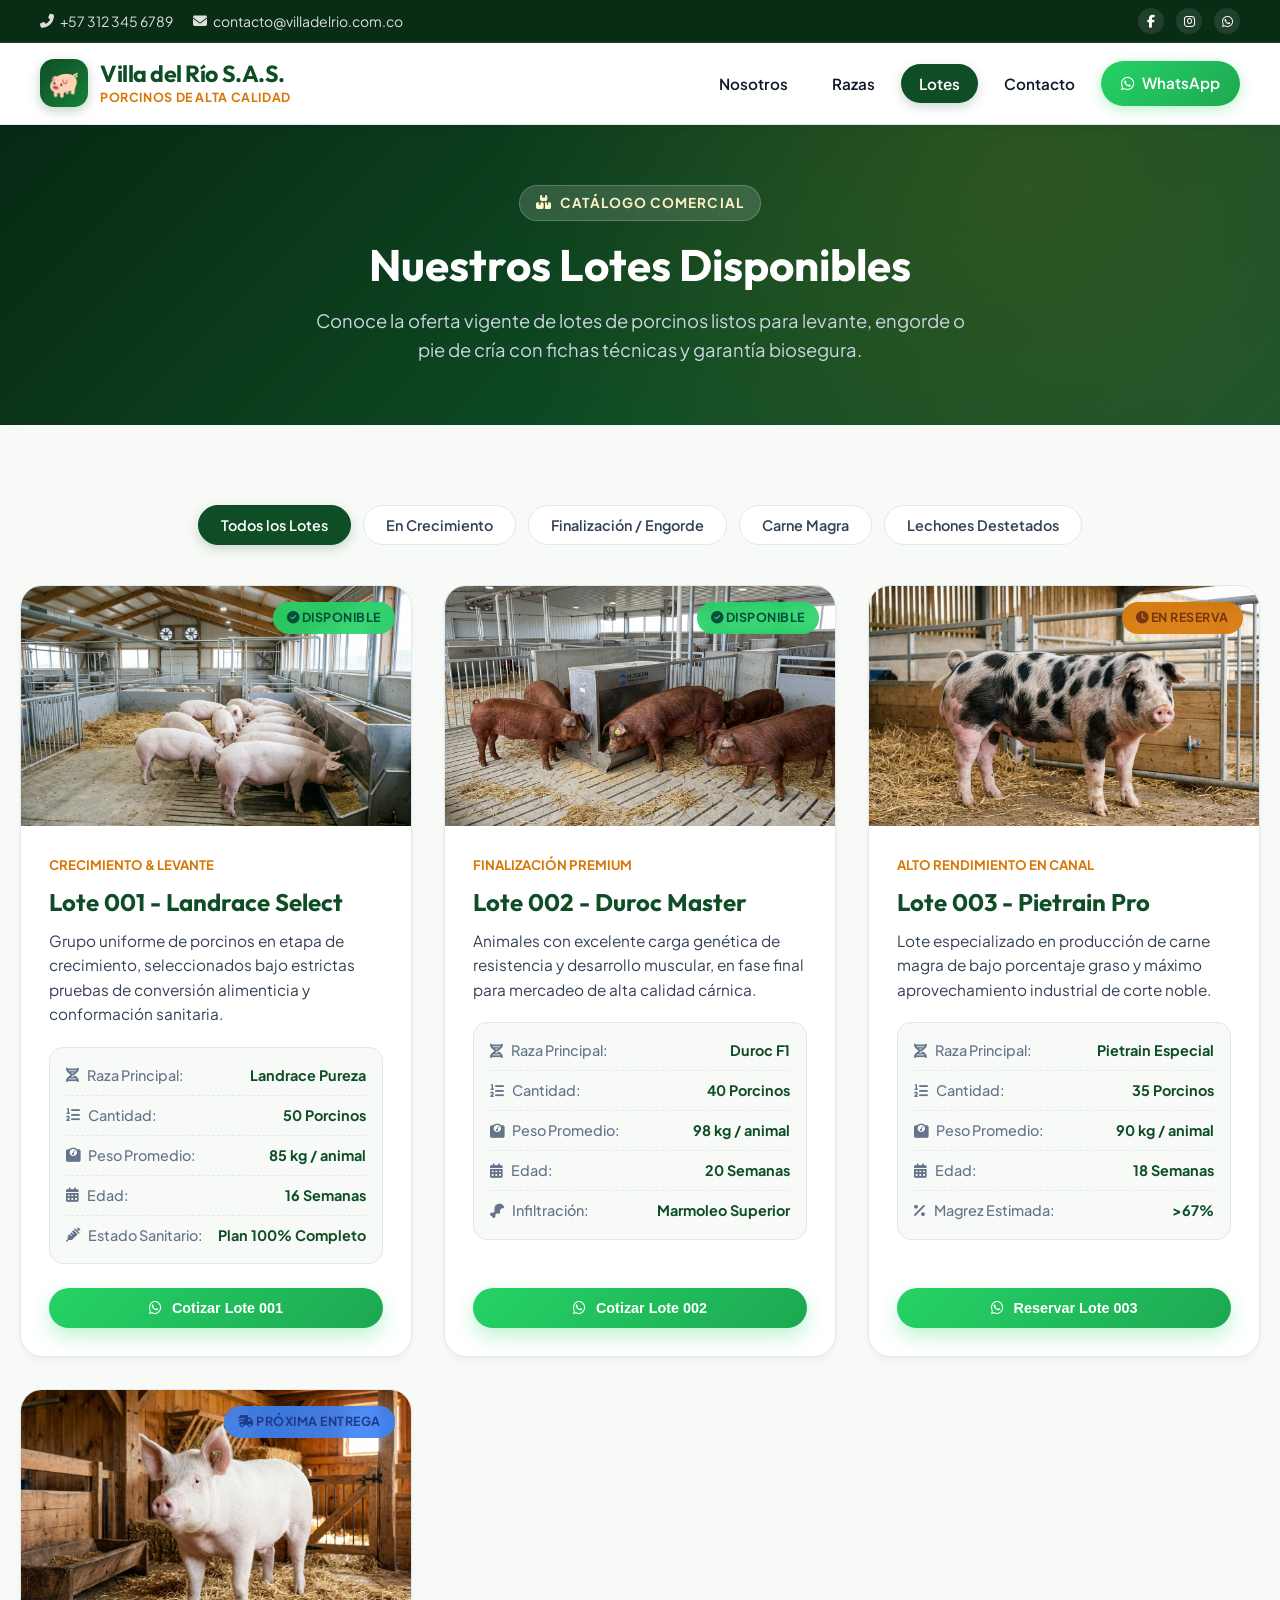
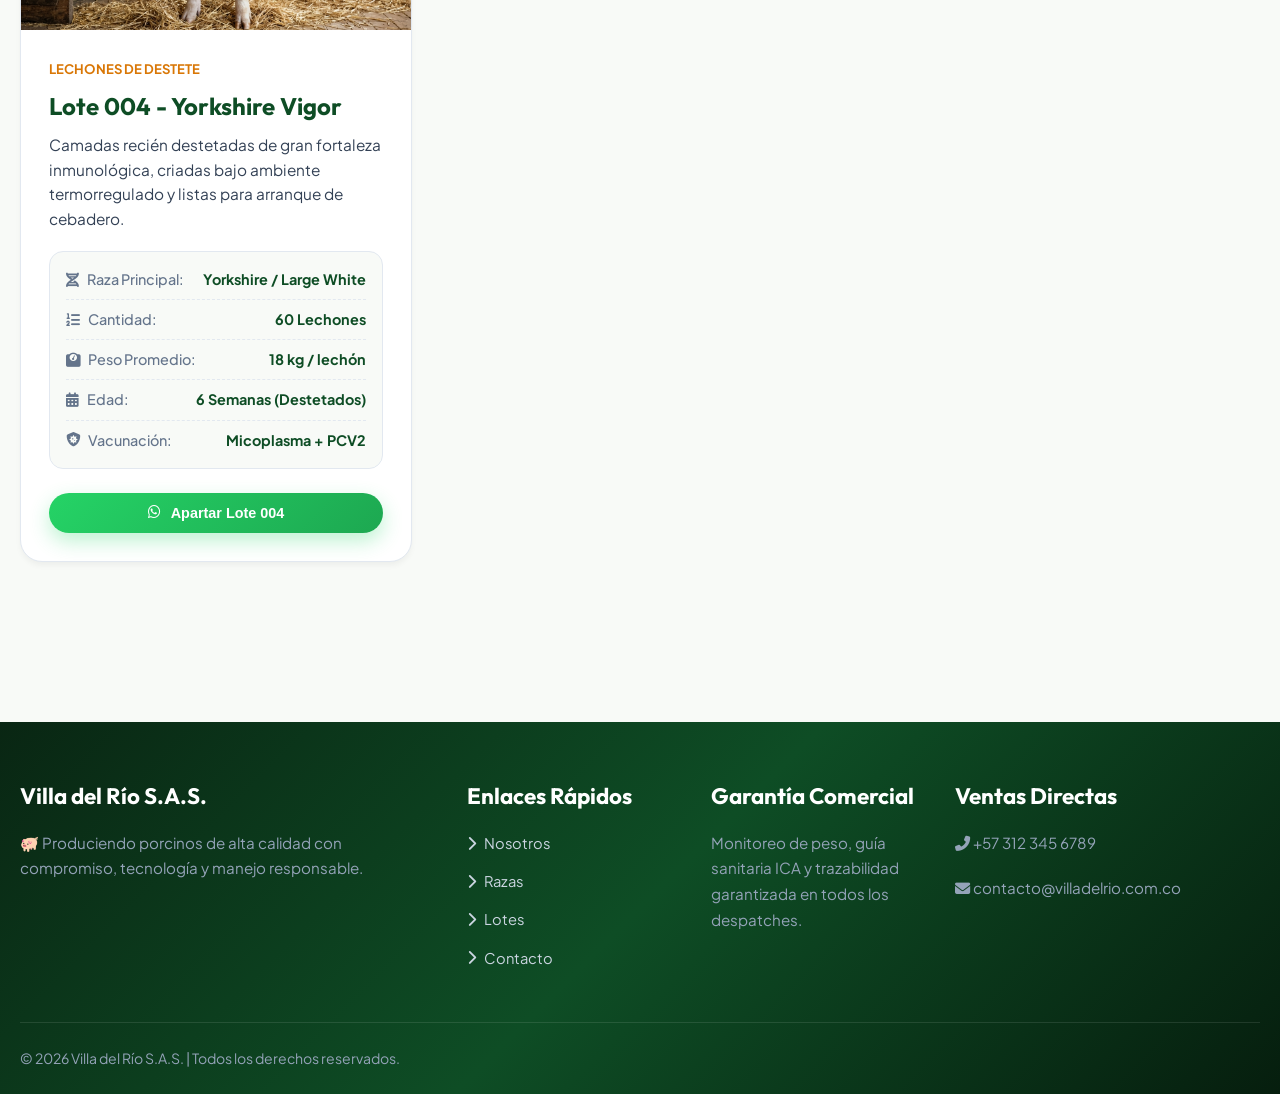
==== lotes.html @ c855280d "Add files via upload primera versión de la pagina de villa del rio" ====
<!DOCTYPE html>
<html lang="es">
<head>
    <meta charset="UTF-8">
    <meta name="viewport" content="width=device-width, initial-scale=1.0">
    <meta name="description" content="Lotes disponibles de porcinos en Villa del Río S.A.S. - Animales seleccionados para levante, engorde y reproduccion con seguimiento sanitario.">
    <title>Lotes Disponibles | Villa del Río S.A.S.</title>
    
    <!-- Google Fonts & FontAwesome Icons -->
    <link rel="preconnect" href="https://fonts.googleapis.com">
    <link rel="preconnect" href="https://fonts.gstatic.com" crossorigin>
    <link href="https://fonts.googleapis.com/css2?family=Outfit:wght@400;500;600;700;800&family=Plus+Jakarta+Sans:wght@300;400;500;600;700;800&display=swap" rel="stylesheet">
    <link rel="stylesheet" href="https://cdnjs.cloudflare.com/ajax/libs/font-awesome/6.4.0/css/all.min.css">
    
    <!-- CSS Estilos -->
    <link rel="stylesheet" href="css/estilos.css">
</head>
<body>

    <!-- Barra Superior -->
    <div class="top-bar">
        <div class="top-bar-container">
            <div class="top-info">
                <span><i class="fas fa-phone-alt"></i> +57 312 345 6789</span>
                <span><i class="fas fa-envelope"></i> contacto@villadelrio.com.co</span>
            </div>
            <div class="top-social">
                <a href="https://facebook.com" target="_blank"><i class="fab fa-facebook-f"></i></a>
                <a href="https://instagram.com" target="_blank"><i class="fab fa-instagram"></i></a>
                <a href="https://wa.me/573123456789" target="_blank"><i class="fab fa-whatsapp"></i></a>
            </div>
        </div>
    </div>

    <!-- Navegación Principal -->
    <header class="site-header">
        <div class="nav-container">
            <a href="index.html" class="brand-logo">
                <div class="logo-icon">🐖</div>
                <div class="brand-text">
                    <h1>Villa del Río S.A.S.</h1>
                    <p>Porcinos de Alta Calidad</p>
                </div>
            </a>

            <button class="mobile-menu-btn" aria-label="Abrir Menú">
                <i class="fas fa-bars"></i>
            </button>

            <nav>
                <ul class="nav-links">
                    <li><a href="index.html">Nosotros</a></li>
                    <li><a href="razas.html">Razas</a></li>
                    <li><a href="lotes.html" class="active">Lotes</a></li>
                    <li><a href="contacto.html">Contacto</a></li>
                    <li><a href="https://wa.me/573123456789" class="nav-cta" target="_blank"><i class="fab fa-whatsapp"></i> WhatsApp</a></li>
                </ul>
            </nav>
        </div>
    </header>

    <!-- Banner de Encabezado -->
    <div class="page-banner">
        <div class="page-banner-content">
            <div class="badge-tag"><i class="fas fa-boxes-stacked"></i> Catálogo Comercial</div>
            <h1>Nuestros Lotes Disponibles</h1>
            <p>Conoce la oferta vigente de lotes de porcinos listos para levante, engorde o pie de cría con fichas técnicas y garantía biosegura.</p>
        </div>
    </div>

    <!-- Sección de Lotes -->
    <section class="section">
        <div class="container">

            <!-- Botones de Filtro -->
            <div class="filter-container">
                <button class="filter-btn active" data-filter="todos">Todos los Lotes</button>
                <button class="filter-btn" data-filter="crecimiento">En Crecimiento</button>
                <button class="filter-btn" data-filter="engorde">Finalización / Engorde</button>
                <button class="filter-btn" data-filter="magra">Carne Magra</button>
                <button class="filter-btn" data-filter="lechones">Lechones Destetados</button>
            </div>

            <!-- Grilla de Tarjetas Personalizadas de Lotes -->
            <div class="contenedor-lotes">

                <!-- Lote 001 -->
                <div class="card-lote" data-category="crecimiento">
                    <div class="card-image-wrapper">
                        <img src="img/lote1.jpg" alt="Lote 001 Landrace Crecimiento">
                        <span class="card-badge badge-available"><i class="fas fa-circle-check"></i> Disponible</span>
                    </div>

                    <div class="contenido-card">
                        <span class="subtitle-tag">Crecimiento & Levante</span>
                        <h3>Lote 001 - Landrace Select</h3>

                        <p>
                            Grupo uniforme de porcinos en etapa de crecimiento, seleccionados bajo estrictas pruebas de conversión alimenticia y conformación sanitaria.
                        </p>

                        <ul class="specs-list">
                            <li><strong><i class="fas fa-dna"></i> Raza Principal:</strong> <span>Landrace Pureza</span></li>
                            <li><strong><i class="fas fa-list-ol"></i> Cantidad:</strong> <span>50 Porcinos</span></li>
                            <li><strong><i class="fas fa-weight-scale"></i> Peso Promedio:</strong> <span>85 kg / animal</span></li>
                            <li><strong><i class="fas fa-calendar-days"></i> Edad:</strong> <span>16 Semanas</span></li>
                            <li><strong><i class="fas fa-syringe"></i> Estado Sanitario:</strong> <span>Plan 100% Completo</span></li>
                        </ul>

                        <div class="card-actions">
                            <button class="btn btn-whatsapp" onclick="cotizarWhatsApp('Lote 001 - Landrace Select', 'LOTE-001')">
                                <i class="fab fa-whatsapp"></i> Cotizar Lote 001
                            </button>
                        </div>
                    </div>
                </div>

                <!-- Lote 002 -->
                <div class="card-lote" data-category="engorde">
                    <div class="card-image-wrapper">
                        <img src="img/lote2.jpg" alt="Lote 002 Duroc Engorde">
                        <span class="card-badge badge-available"><i class="fas fa-circle-check"></i> Disponible</span>
                    </div>

                    <div class="contenido-card">
                        <span class="subtitle-tag">Finalización Premium</span>
                        <h3>Lote 002 - Duroc Master</h3>

                        <p>
                            Animales con excelente carga genética de resistencia y desarrollo muscular, en fase final para mercadeo de alta calidad cárnica.
                        </p>

                        <ul class="specs-list">
                            <li><strong><i class="fas fa-dna"></i> Raza Principal:</strong> <span>Duroc F1</span></li>
                            <li><strong><i class="fas fa-list-ol"></i> Cantidad:</strong> <span>40 Porcinos</span></li>
                            <li><strong><i class="fas fa-weight-scale"></i> Peso Promedio:</strong> <span>98 kg / animal</span></li>
                            <li><strong><i class="fas fa-calendar-days"></i> Edad:</strong> <span>20 Semanas</span></li>
                            <li><strong><i class="fas fa-drumstick-bite"></i> Infiltración:</strong> <span>Marmoleo Superior</span></li>
                        </ul>

                        <div class="card-actions">
                            <button class="btn btn-whatsapp" onclick="cotizarWhatsApp('Lote 002 - Duroc Master', 'LOTE-002')">
                                <i class="fab fa-whatsapp"></i> Cotizar Lote 002
                            </button>
                        </div>
                    </div>
                </div>

                <!-- Lote 003 -->
                <div class="card-lote" data-category="magra">
                    <div class="card-image-wrapper">
                        <img src="img/lote3.jpg" alt="Lote 003 Pietrain Magra">
                        <span class="card-badge badge-reserved"><i class="fas fa-clock"></i> En Reserva</span>
                    </div>

                    <div class="contenido-card">
                        <span class="subtitle-tag">Alto Rendimiento en Canal</span>
                        <h3>Lote 003 - Pietrain Pro</h3>

                        <p>
                            Lote especializado en producción de carne magra de bajo porcentaje graso y máximo aprovechamiento industrial de corte noble.
                        </p>

                        <ul class="specs-list">
                            <li><strong><i class="fas fa-dna"></i> Raza Principal:</strong> <span>Pietrain Especial</span></li>
                            <li><strong><i class="fas fa-list-ol"></i> Cantidad:</strong> <span>35 Porcinos</span></li>
                            <li><strong><i class="fas fa-weight-scale"></i> Peso Promedio:</strong> <span>90 kg / animal</span></li>
                            <li><strong><i class="fas fa-calendar-days"></i> Edad:</strong> <span>18 Semanas</span></li>
                            <li><strong><i class="fas fa-percent"></i> Magrez Estimada:</strong> <span>>67%</span></li>
                        </ul>

                        <div class="card-actions">
                            <button class="btn btn-whatsapp" onclick="cotizarWhatsApp('Lote 003 - Pietrain Pro', 'LOTE-003')">
                                <i class="fab fa-whatsapp"></i> Reservar Lote 003
                            </button>
                        </div>
                    </div>
                </div>

                <!-- Lote 004 -->
                <div class="card-lote" data-category="lechones">
                    <div class="card-image-wrapper">
                        <img src="img/lote4.jpg" alt="Lote 004 Yorkshire Lechones">
                        <span class="card-badge badge-upcoming"><i class="fas fa-truck-fast"></i> Próxima Entrega</span>
                    </div>

                    <div class="contenido-card">
                        <span class="subtitle-tag">Lechones de Destete</span>
                        <h3>Lote 004 - Yorkshire Vigor</h3>

                        <p>
                            Camadas recién destetadas de gran fortaleza inmunológica, criadas bajo ambiente termorregulado y listas para arranque de cebadero.
                        </p>

                        <ul class="specs-list">
                            <li><strong><i class="fas fa-dna"></i> Raza Principal:</strong> <span>Yorkshire / Large White</span></li>
                            <li><strong><i class="fas fa-list-ol"></i> Cantidad:</strong> <span>60 Lechones</span></li>
                            <li><strong><i class="fas fa-weight-scale"></i> Peso Promedio:</strong> <span>18 kg / lechón</span></li>
                            <li><strong><i class="fas fa-calendar-days"></i> Edad:</strong> <span>6 Semanas (Destetados)</span></li>
                            <li><strong><i class="fas fa-shield-virus"></i> Vacunación:</strong> <span>Micoplasma + PCV2</span></li>
                        </ul>

                        <div class="card-actions">
                            <button class="btn btn-whatsapp" onclick="cotizarWhatsApp('Lote 004 - Yorkshire Vigor', 'LOTE-004')">
                                <i class="fab fa-whatsapp"></i> Apartar Lote 004
                            </button>
                        </div>
                    </div>
                </div>

            </div>
        </div>
    </section>

    <!-- Footer -->
    <footer class="footer">
        <div class="footer-container">
            <div class="footer-col">
                <h3>Villa del Río S.A.S.</h3>
                <p>🐖 Produciendo porcinos de alta calidad con compromiso, tecnología y manejo responsable.</p>
            </div>

            <div class="footer-col">
                <h3>Enlaces Rápidos</h3>
                <ul class="footer-links">
                    <li><a href="index.html"><i class="fas fa-chevron-right"></i> Nosotros</a></li>
                    <li><a href="razas.html"><i class="fas fa-chevron-right"></i> Razas</a></li>
                    <li><a href="lotes.html"><i class="fas fa-chevron-right"></i> Lotes</a></li>
                    <li><a href="contacto.html"><i class="fas fa-chevron-right"></i> Contacto</a></li>
                </ul>
            </div>

            <div class="footer-col">
                <h3>Garantía Comercial</h3>
                <p>Monitoreo de peso, guía sanitaria ICA y trazabilidad garantizada en todos los despatches.</p>
            </div>

            <div class="footer-col">
                <h3>Ventas Directas</h3>
                <p><i class="fas fa-phone-alt"></i> +57 312 345 6789</p>
                <p><i class="fas fa-envelope"></i> contacto@villadelrio.com.co</p>
            </div>
        </div>

        <div class="footer-bottom">
            <p>© 2026 Villa del Río S.A.S. | Todos los derechos reservados.</p>
        </div>
    </footer>

    <!-- JS Main -->
    <script src="js/main.js"></script>
</body>
</html>
---- css/estilos.css ----
/* ==========================================================================
   Villa del Río S.A.S. - Sistema de Estilos Profesionales
   ========================================================================== */

@import url('https://fonts.googleapis.com/css2?family=Plus+Jakarta+Sans:wght@300;400;500;600;700;800&family=Outfit:wght@400;500;600;700;800&display=swap');

:root {
  --primary: #0e4d25;
  --primary-hover: #0a381b;
  --primary-light: #168039;
  --accent: #d97706;
  --accent-hover: #b45309;
  --accent-light: #fef3c7;
  --whatsapp: #25d366;
  --whatsapp-hover: #1da851;
  --bg-main: #f8faf7;
  --bg-card: #ffffff;
  --bg-alt: #edf3ec;
  --text-dark: #0f172a;
  --text-body: #334155;
  --text-muted: #64748b;
  --border-color: #e2e8f0;
  --radius-sm: 8px;
  --radius-md: 14px;
  --radius-lg: 22px;
  --radius-full: 9999px;
  --shadow-sm: 0 4px 6px -1px rgba(0, 0, 0, 0.05);
  --shadow-md: 0 10px 25px -5px rgba(14, 77, 37, 0.08), 0 8px 10px -6px rgba(0, 0, 0, 0.04);
  --shadow-lg: 0 20px 35px -10px rgba(14, 77, 37, 0.15);
  --transition: all 0.3s cubic-bezier(0.4, 0, 0.2, 1);
}

/* Reset & Basic Setup */
*, *::before, *::after {
  box-sizing: border-box;
  margin: 0;
  padding: 0;
}

html {
  scroll-behavior: smooth;
  font-size: 16px;
}

body {
  font-family: 'Plus Jakarta Sans', sans-serif;
  background-color: var(--bg-main);
  color: var(--text-body);
  line-height: 1.6;
  min-height: 100vh;
  display: flex;
  flex-direction: column;
  overflow-x: hidden;
}

h1, h2, h3, h4, h5, h6 {
  font-family: 'Outfit', sans-serif;
  color: var(--text-dark);
  font-weight: 700;
  line-height: 1.25;
}

a {
  text-decoration: none;
  color: inherit;
  transition: var(--transition);
}

img {
  max-width: 100%;
  height: auto;
  display: block;
}

/* Header & Top Bar */
.top-bar {
  background: #092c15;
  color: rgba(255, 255, 255, 0.85);
  font-size: 0.875rem;
  padding: 8px 0;
  border-bottom: 1px solid rgba(255, 255, 255, 0.1);
}

.top-bar-container {
  max-width: 1240px;
  margin: 0 auto;
  padding: 0 20px;
  display: flex;
  justify-content: space-between;
  align-items: center;
  flex-wrap: wrap;
  gap: 10px;
}

.top-info {
  display: flex;
  gap: 20px;
  align-items: center;
}

.top-info span {
  display: flex;
  align-items: center;
  gap: 6px;
}

.top-social {
  display: flex;
  gap: 12px;
}

.top-social a {
  width: 26px;
  height: 26px;
  border-radius: 50%;
  background: rgba(255, 255, 255, 0.1);
  display: inline-flex;
  align-items: center;
  justify-content: center;
  color: #fff;
  font-size: 0.8rem;
}

.top-social a:hover {
  background: var(--accent);
  transform: translateY(-2px);
}

/* Main Navigation Navbar */
.site-header {
  position: sticky;
  top: 0;
  z-index: 1000;
  background: rgba(255, 255, 255, 0.95);
  backdrop-filter: blur(12px);
  -webkit-backdrop-filter: blur(12px);
  box-shadow: var(--shadow-sm);
  border-bottom: 1px solid var(--border-color);
  transition: var(--transition);
}

.nav-container {
  max-width: 1240px;
  margin: 0 auto;
  padding: 16px 20px;
  display: flex;
  justify-content: space-between;
  align-items: center;
}

.brand-logo {
  display: flex;
  align-items: center;
  gap: 12px;
}

.brand-logo .logo-icon {
  width: 48px;
  height: 48px;
  background: linear-gradient(135deg, var(--primary) 0%, var(--primary-light) 100%);
  border-radius: var(--radius-md);
  display: flex;
  align-items: center;
  justify-content: center;
  font-size: 1.6rem;
  box-shadow: 0 4px 12px rgba(14, 77, 37, 0.25);
  color: #fff;
}

.brand-logo .brand-text {
  display: flex;
  flex-direction: column;
}

.brand-logo h1 {
  font-size: 1.45rem;
  color: var(--primary);
  letter-spacing: -0.02em;
  margin: 0;
}

.brand-logo p {
  font-size: 0.78rem;
  color: var(--accent);
  font-weight: 700;
  text-transform: uppercase;
  letter-spacing: 0.05em;
  margin: 0;
}

.nav-links {
  display: flex;
  align-items: center;
  gap: 8px;
  list-style: none;
}

.nav-links a {
  padding: 10px 18px;
  font-size: 0.95rem;
  font-weight: 600;
  color: var(--text-dark);
  border-radius: var(--radius-full);
}

.nav-links a:hover {
  color: var(--primary);
  background: rgba(14, 77, 37, 0.06);
}

.nav-links a.active {
  background: var(--primary);
  color: #ffffff;
  box-shadow: 0 4px 12px rgba(14, 77, 37, 0.2);
}

.nav-cta {
  background: linear-gradient(135deg, var(--whatsapp) 0%, var(--whatsapp-hover) 100%);
  color: white !important;
  display: inline-flex;
  align-items: center;
  gap: 8px;
  padding: 10px 20px !important;
  border-radius: var(--radius-full);
  box-shadow: 0 4px 14px rgba(37, 211, 102, 0.3);
}

.nav-cta:hover {
  transform: translateY(-2px);
  box-shadow: 0 6px 18px rgba(37, 211, 102, 0.4);
}

.mobile-menu-btn {
  display: none;
  background: none;
  border: none;
  font-size: 1.5rem;
  color: var(--primary);
  cursor: pointer;
  padding: 6px;
}

/* Page Banner / Hero Header for subpages */
.page-banner {
  background: linear-gradient(135deg, #072913 0%, var(--primary) 60%, #17542d 100%);
  color: white;
  padding: 60px 20px;
  text-align: center;
  position: relative;
  overflow: hidden;
}

.page-banner::before {
  content: "";
  position: absolute;
  top: 0; left: 0; right: 0; bottom: 0;
  background: radial-gradient(circle at 80% 20%, rgba(217, 119, 6, 0.15), transparent 50%);
  pointer-events: none;
}

.page-banner-content {
  max-width: 850px;
  margin: 0 auto;
  position: relative;
  z-index: 2;
}

.badge-tag {
  display: inline-flex;
  align-items: center;
  gap: 8px;
  background: rgba(255, 255, 255, 0.15);
  backdrop-filter: blur(8px);
  padding: 6px 16px;
  border-radius: var(--radius-full);
  font-size: 0.85rem;
  font-weight: 700;
  text-transform: uppercase;
  letter-spacing: 0.08em;
  color: #fef3c7;
  margin-bottom: 16px;
  border: 1px solid rgba(255, 255, 255, 0.2);
}

.page-banner h1 {
  font-size: 2.75rem;
  color: #ffffff;
  margin-bottom: 14px;
}

.page-banner p {
  font-size: 1.15rem;
  color: #cbd5e1;
  max-width: 650px;
  margin: 0 auto;
}

/* Hero Section (Index Home) */
.hero {
  position: relative;
  min-height: 540px;
  background: linear-gradient(rgba(11, 41, 21, 0.82), rgba(7, 28, 14, 0.88)), url('../img/granja.jpg') center/cover no-repeat;
  display: flex;
  align-items: center;
  color: white;
  padding: 80px 20px;
}

.hero-container {
  max-width: 1240px;
  margin: 0 auto;
  width: 100%;
  display: grid;
  grid-template-columns: 1fr 1fr;
  gap: 50px;
  align-items: center;
}

.hero-text h1 {
  font-size: 3.2rem;
  color: #ffffff;
  margin-bottom: 20px;
  line-height: 1.15;
}

.hero-text h1 span {
  color: #facc15;
  background: linear-gradient(135deg, #facc15, #f59e0b);
  -webkit-background-clip: text;
  -webkit-text-fill-color: transparent;
}

.hero-text p {
  font-size: 1.2rem;
  color: #e2e8f0;
  margin-bottom: 32px;
  line-height: 1.7;
}

.hero-actions {
  display: flex;
  gap: 16px;
  flex-wrap: wrap;
}

.btn {
  display: inline-flex;
  align-items: center;
  justify-content: center;
  gap: 10px;
  padding: 14px 28px;
  font-size: 1rem;
  font-weight: 700;
  border-radius: var(--radius-full);
  cursor: pointer;
  transition: var(--transition);
  border: none;
  outline: none;
}

.btn-primary {
  background: linear-gradient(135deg, var(--primary-light) 0%, var(--primary) 100%);
  color: white;
  box-shadow: 0 8px 20px rgba(14, 77, 37, 0.35);
}

.btn-primary:hover {
  transform: translateY(-3px);
  box-shadow: 0 12px 25px rgba(14, 77, 37, 0.45);
  background: linear-gradient(135deg, var(--primary) 0%, var(--primary-hover) 100%);
}

.btn-accent {
  background: linear-gradient(135deg, var(--accent) 0%, var(--accent-hover) 100%);
  color: white;
  box-shadow: 0 8px 20px rgba(217, 119, 6, 0.3);
}

.btn-accent:hover {
  transform: translateY(-3px);
  box-shadow: 0 12px 25px rgba(217, 119, 6, 0.4);
}

.btn-whatsapp {
  background: linear-gradient(135deg, var(--whatsapp) 0%, var(--whatsapp-hover) 100%);
  color: white;
  box-shadow: 0 8px 20px rgba(37, 211, 102, 0.3);
}

.btn-whatsapp:hover {
  transform: translateY(-3px);
  box-shadow: 0 12px 25px rgba(37, 211, 102, 0.45);
}

.btn-outline {
  background: rgba(255, 255, 255, 0.12);
  color: white;
  border: 2px solid rgba(255, 255, 255, 0.3);
  backdrop-filter: blur(6px);
}

.btn-outline:hover {
  background: rgba(255, 255, 255, 0.25);
  border-color: white;
  transform: translateY(-3px);
}

.hero-card-preview {
  background: rgba(255, 255, 255, 0.1);
  backdrop-filter: blur(16px);
  -webkit-backdrop-filter: blur(16px);
  border: 1px solid rgba(255, 255, 255, 0.2);
  border-radius: var(--radius-lg);
  padding: 32px;
  box-shadow: 0 25px 50px -12px rgba(0, 0, 0, 0.35);
}

.hero-card-preview h3 {
  color: #fff;
  font-size: 1.5rem;
  margin-bottom: 12px;
  display: flex;
  align-items: center;
  gap: 10px;
}

.hero-card-preview p {
  color: #cbd5e1;
  font-size: 0.95rem;
  margin-bottom: 20px;
}

.hero-stats-mini {
  display: grid;
  grid-template-columns: 1fr 1fr;
  gap: 16px;
}

.stat-item-mini {
  background: rgba(0, 0, 0, 0.25);
  padding: 14px;
  border-radius: var(--radius-md);
  border: 1px solid rgba(255, 255, 255, 0.1);
}

.stat-item-mini strong {
  display: block;
  font-size: 1.5rem;
  color: #facc15;
  font-family: 'Outfit', sans-serif;
}

.stat-item-mini span {
  font-size: 0.8rem;
  color: #94a3b8;
}

/* General Layout Sections */
.section {
  padding: 80px 20px;
}

.section-alt {
  background-color: var(--bg-alt);
}

.container {
  max-width: 1240px;
  margin: 0 auto;
}

.titulo-seccion {
  text-align: center;
  max-width: 750px;
  margin: 0 auto 50px auto;
}

.titulo-seccion h2 {
  font-size: 2.4rem;
  color: var(--primary);
  margin-bottom: 12px;
  position: relative;
  display: inline-block;
}

.titulo-seccion h2::after {
  content: "";
  display: block;
  width: 60px;
  height: 4px;
  background: var(--accent);
  margin: 10px auto 0 auto;
  border-radius: 2px;
}

.titulo-seccion p {
  font-size: 1.1rem;
  color: var(--text-muted);
}

/* Nosotros Section */
.contenedor-nosotros {
  display: grid;
  grid-template-columns: 1fr 1fr;
  gap: 50px;
  align-items: center;
  background: var(--bg-card);
  border-radius: var(--radius-lg);
  padding: 48px;
  box-shadow: var(--shadow-md);
  border: 1px solid var(--border-color);
}

.texto h3 {
  font-size: 2.1rem;
  color: var(--primary);
  margin-bottom: 18px;
}

.texto p {
  font-size: 1.05rem;
  color: var(--text-body);
  line-height: 1.8;
  margin-bottom: 18px;
}

.valores {
  display: grid;
  grid-template-columns: repeat(auto-fit, minmax(180px, 1fr));
  gap: 16px;
  margin-top: 28px;
}

.valor {
  background: var(--bg-main);
  border: 1px solid var(--border-color);
  padding: 16px;
  border-radius: var(--radius-md);
  display: flex;
  align-items: center;
  gap: 12px;
  font-weight: 700;
  color: var(--primary);
  font-size: 0.95rem;
  transition: var(--transition);
}

.valor:hover {
  background: var(--primary);
  color: white;
  transform: translateY(-3px);
  box-shadow: var(--shadow-sm);
}

.valor i {
  font-size: 1.4rem;
  color: var(--accent);
}

.valor:hover i {
  color: #facc15;
}

.imagen-nosotros {
  position: relative;
  border-radius: var(--radius-lg);
  overflow: hidden;
  box-shadow: var(--shadow-lg);
}

.imagen-nosotros img {
  width: 100%;
  height: 420px;
  object-fit: cover;
  transition: transform 0.5s ease;
}

.imagen-nosotros:hover img {
  transform: scale(1.04);
}

.imagen-badge {
  position: absolute;
  bottom: 20px;
  left: 20px;
  background: rgba(15, 23, 42, 0.85);
  backdrop-filter: blur(8px);
  color: white;
  padding: 14px 22px;
  border-radius: var(--radius-md);
  display: flex;
  align-items: center;
  gap: 12px;
  border: 1px solid rgba(255, 255, 255, 0.2);
}

.imagen-badge i {
  font-size: 1.8rem;
  color: #facc15;
}

.imagen-badge-text strong {
  display: block;
  font-size: 0.95rem;
}

.imagen-badge-text span {
  font-size: 0.8rem;
  color: #cbd5e1;
}

/* Features Grid */
.features-grid {
  display: grid;
  grid-template-columns: repeat(auto-fit, minmax(280px, 1fr));
  gap: 30px;
}

.feature-card {
  background: var(--bg-card);
  padding: 32px 24px;
  border-radius: var(--radius-md);
  box-shadow: var(--shadow-sm);
  border: 1px solid var(--border-color);
  transition: var(--transition);
  position: relative;
  overflow: hidden;
}

.feature-card::before {
  content: "";
  position: absolute;
  top: 0; left: 0;
  width: 100%;
  height: 4px;
  background: var(--primary-light);
  transition: var(--transition);
}

.feature-card:hover {
  transform: translateY(-6px);
  box-shadow: var(--shadow-md);
}

.feature-card:hover::before {
  background: var(--accent);
}

.feature-icon {
  width: 60px;
  height: 60px;
  background: rgba(14, 77, 37, 0.08);
  color: var(--primary);
  border-radius: var(--radius-md);
  display: flex;
  align-items: center;
  justify-content: center;
  font-size: 1.75rem;
  margin-bottom: 20px;
}

.feature-card h3 {
  font-size: 1.3rem;
  margin-bottom: 10px;
}

.feature-card p {
  color: var(--text-muted);
  font-size: 0.95rem;
}

/* Filter Controls */
.filter-container {
  display: flex;
  justify-content: center;
  gap: 12px;
  flex-wrap: wrap;
  margin-bottom: 40px;
}

.filter-btn {
  padding: 10px 22px;
  background: var(--bg-card);
  border: 1px solid var(--border-color);
  border-radius: var(--radius-full);
  font-family: inherit;
  font-size: 0.9rem;
  font-weight: 600;
  color: var(--text-body);
  cursor: pointer;
  transition: var(--transition);
}

.filter-btn:hover {
  border-color: var(--primary);
  color: var(--primary);
}

.filter-btn.active {
  background: var(--primary);
  color: white;
  border-color: var(--primary);
  box-shadow: 0 4px 12px rgba(14, 77, 37, 0.2);
}

/* Cards Grid (Razas & Lotes) */
.contenedor-razas, .contenedor-lotes {
  display: grid;
  grid-template-columns: repeat(auto-fill, minmax(350px, 1fr));
  gap: 32px;
}

.card-raza, .card-lote {
  background: var(--bg-card);
  border-radius: var(--radius-lg);
  overflow: hidden;
  box-shadow: var(--shadow-sm);
  border: 1px solid var(--border-color);
  transition: var(--transition);
  display: flex;
  flex-direction: column;
}

.card-raza:hover, .card-lote:hover {
  transform: translateY(-8px);
  box-shadow: var(--shadow-md);
}

.card-image-wrapper {
  position: relative;
  height: 240px;
  overflow: hidden;
}

.card-image-wrapper img {
  width: 100%;
  height: 100%;
  object-fit: cover;
  transition: transform 0.6s ease;
}

.card-raza:hover .card-image-wrapper img,
.card-lote:hover .card-image-wrapper img {
  transform: scale(1.08);
}

.card-badge {
  position: absolute;
  top: 16px;
  right: 16px;
  background: rgba(15, 23, 42, 0.85);
  backdrop-filter: blur(6px);
  color: white;
  padding: 6px 14px;
  border-radius: var(--radius-full);
  font-size: 0.78rem;
  font-weight: 700;
  letter-spacing: 0.04em;
  text-transform: uppercase;
}

.card-badge.badge-available {
  background: rgba(37, 211, 102, 0.9);
  color: #064e3b;
}

.card-badge.badge-reserved {
  background: rgba(217, 119, 6, 0.9);
  color: #78350f;
}

.card-badge.badge-upcoming {
  background: rgba(59, 130, 246, 0.9);
  color: #1e3a8a;
}

.contenido-card {
  padding: 28px;
  display: flex;
  flex-direction: column;
  flex-grow: 1;
}

.contenido-card h3 {
  font-size: 1.5rem;
  color: var(--primary);
  margin-bottom: 12px;
  display: flex;
  justify-content: space-between;
  align-items: center;
}

.contenido-card .subtitle-tag {
  font-size: 0.82rem;
  color: var(--accent);
  font-weight: 700;
  text-transform: uppercase;
  margin-bottom: 12px;
  display: block;
}

.contenido-card p {
  color: var(--text-body);
  font-size: 0.96rem;
  line-height: 1.6;
  margin-bottom: 20px;
}

.specs-list {
  list-style: none;
  background: var(--bg-main);
  padding: 16px;
  border-radius: var(--radius-md);
  margin-bottom: 24px;
  border: 1px solid var(--border-color);
}

.specs-list li {
  display: flex;
  justify-content: space-between;
  align-items: center;
  padding: 8px 0;
  font-size: 0.9rem;
  color: var(--text-dark);
  border-bottom: 1px dashed var(--border-color);
}

.specs-list li:last-child {
  border-bottom: none;
  padding-bottom: 0;
}

.specs-list li:first-child {
  padding-top: 0;
}

.specs-list li strong {
  color: var(--text-muted);
  font-weight: 500;
  display: flex;
  align-items: center;
  gap: 8px;
}

.specs-list li span {
  font-weight: 700;
  color: var(--primary);
}

.bullets-list {
  list-style: none;
  margin-bottom: 24px;
}

.bullets-list li {
  display: flex;
  align-items: flex-start;
  gap: 10px;
  margin-bottom: 10px;
  font-size: 0.93rem;
}

.bullets-list li i {
  color: var(--primary-light);
  margin-top: 4px;
}

.card-actions {
  margin-top: auto;
  display: flex;
  gap: 12px;
}

.card-actions .btn {
  width: 100%;
  padding: 12px;
  font-size: 0.9rem;
}

/* Contact Page Layout */
.contact-grid {
  display: grid;
  grid-template-columns: 1fr 1fr;
  gap: 40px;
}

.contact-card {
  background: var(--bg-card);
  border-radius: var(--radius-lg);
  padding: 40px;
  box-shadow: var(--shadow-md);
  border: 1px solid var(--border-color);
}

.contact-card h3 {
  font-size: 1.75rem;
  color: var(--primary);
  margin-bottom: 10px;
}

.contact-card p.subtitle {
  color: var(--text-muted);
  margin-bottom: 30px;
}

/* Contact Form */
.form-group {
  margin-bottom: 20px;
}

.form-group label {
  display: block;
  font-size: 0.9rem;
  font-weight: 700;
  color: var(--text-dark);
  margin-bottom: 8px;
}

.form-control {
  width: 100%;
  padding: 14px 18px;
  font-family: inherit;
  font-size: 0.95rem;
  background: var(--bg-main);
  border: 1px solid var(--border-color);
  border-radius: var(--radius-md);
  color: var(--text-dark);
  transition: var(--transition);
}

.form-control:focus {
  outline: none;
  border-color: var(--primary);
  background: #ffffff;
  box-shadow: 0 0 0 4px rgba(14, 77, 37, 0.1);
}

textarea.form-control {
  resize: vertical;
  min-height: 120px;
}

.contact-info-list {
  display: flex;
  flex-direction: column;
  gap: 24px;
  margin-bottom: 36px;
}

.info-item {
  display: flex;
  gap: 18px;
  align-items: flex-start;
}

.info-icon {
  width: 48px;
  height: 48px;
  background: rgba(14, 77, 37, 0.08);
  color: var(--primary);
  border-radius: var(--radius-md);
  display: flex;
  align-items: center;
  justify-content: center;
  font-size: 1.3rem;
  flex-shrink: 0;
}

.info-details h4 {
  font-size: 1.05rem;
  margin-bottom: 4px;
}

.info-details p {
  color: var(--text-muted);
  font-size: 0.95rem;
}

/* Social Media Grid Buttons */
.social-section {
  margin-bottom: 36px;
}

.social-section h4 {
  font-size: 1.1rem;
  margin-bottom: 16px;
  color: var(--text-dark);
}

.social-buttons-grid {
  display: grid;
  grid-template-columns: 1fr 1fr;
  gap: 14px;
}

.social-btn-card {
  display: flex;
  align-items: center;
  gap: 12px;
  padding: 14px 18px;
  border-radius: var(--radius-md);
  color: white;
  font-weight: 700;
  font-size: 0.92rem;
  box-shadow: var(--shadow-sm);
  transition: var(--transition);
}

.social-btn-card:hover {
  transform: translateY(-4px);
  box-shadow: var(--shadow-md);
  color: white;
}

.social-btn-card i {
  font-size: 1.4rem;
}

.social-btn-wa {
  background: linear-gradient(135deg, #25d366 0%, #128c7e 100%);
}

.social-btn-fb {
  background: linear-gradient(135deg, #1877f2 0%, #0d52ab 100%);
}

.social-btn-ig {
  background: linear-gradient(135deg, #e1306c 0%, #c13584 50%, #833ab4 100%);
}

.social-btn-yt {
  background: linear-gradient(135deg, #ff0000 0%, #b30000 100%);
}

/* Map Embed Wrapper */
.map-wrapper {
  border-radius: var(--radius-md);
  overflow: hidden;
  border: 1px solid var(--border-color);
  box-shadow: var(--shadow-sm);
  height: 260px;
}

.map-wrapper iframe {
  width: 100%;
  height: 100%;
  border: none;
}

/* Stats Counter Bar */
.stats-banner {
  background: linear-gradient(135deg, var(--primary) 0%, #072913 100%);
  color: white;
  padding: 50px 20px;
  border-radius: var(--radius-lg);
  margin-top: 40px;
  box-shadow: var(--shadow-lg);
}

.stats-grid {
  display: grid;
  grid-template-columns: repeat(auto-fit, minmax(200px, 1fr));
  gap: 30px;
  text-align: center;
}

.stat-box h3 {
  font-size: 2.8rem;
  color: #facc15;
  margin-bottom: 6px;
}

.stat-box p {
  font-size: 0.95rem;
  color: #cbd5e1;
  font-weight: 600;
  text-transform: uppercase;
  letter-spacing: 0.05em;
}

/* Footer styling */
.footer {
  background: linear-gradient(135deg, #092613 0%, #0e4d25 50%, #061e0e 100%);
  color: #fff;
  padding: 60px 20px 24px 20px;
  margin-top: 80px;
  position: relative;
  overflow: hidden;
}

.footer-container {
  max-width: 1240px;
  margin: 0 auto;
  display: grid;
  grid-template-columns: 2fr 1fr 1fr 1.5fr;
  gap: 40px;
  margin-bottom: 40px;
}

.footer-col h3 {
  color: #fff;
  font-size: 1.4rem;
  margin-bottom: 20px;
}

.footer-col p {
  color: #94a3b8;
  font-size: 0.95rem;
  line-height: 1.7;
  margin-bottom: 20px;
}

.footer-links {
  list-style: none;
}

.footer-links li {
  margin-bottom: 12px;
}

.footer-links a {
  color: #cbd5e1;
  font-size: 0.92rem;
  display: inline-flex;
  align-items: center;
  gap: 8px;
}

.footer-links a:hover {
  color: #facc15;
  transform: translateX(4px);
}

.footer-bottom {
  max-width: 1240px;
  margin: 0 auto;
  padding-top: 24px;
  border-top: 1px solid rgba(255, 255, 255, 0.1);
  display: flex;
  justify-content: space-between;
  align-items: center;
  flex-wrap: wrap;
  gap: 16px;
  font-size: 0.88rem;
  color: #94a3b8;
}

/* Responsive Media Queries */
@media (max-width: 992px) {
  .hero-container, .contenedor-nosotros, .contact-grid {
    grid-template-columns: 1fr;
  }
  
  .footer-container {
    grid-template-columns: 1fr 1fr;
  }
}

@media (max-width: 768px) {
  .nav-links {
    display: none;
    position: absolute;
    top: 100%;
    left: 0; right: 0;
    background: #ffffff;
    flex-direction: column;
    padding: 20px;
    box-shadow: var(--shadow-md);
    border-bottom: 1px solid var(--border-color);
  }

  .nav-links.show {
    display: flex;
  }

  .mobile-menu-btn {
    display: block;
  }

  .page-banner h1 {
    font-size: 2rem;
  }

  .hero-text h1 {
    font-size: 2.2rem;
  }

  .contenedor-razas, .contenedor-lotes {
    grid-template-columns: 1fr;
  }

  .footer-container {
    grid-template-columns: 1fr;
  }

  .social-buttons-grid {
    grid-template-columns: 1fr;
  }
}
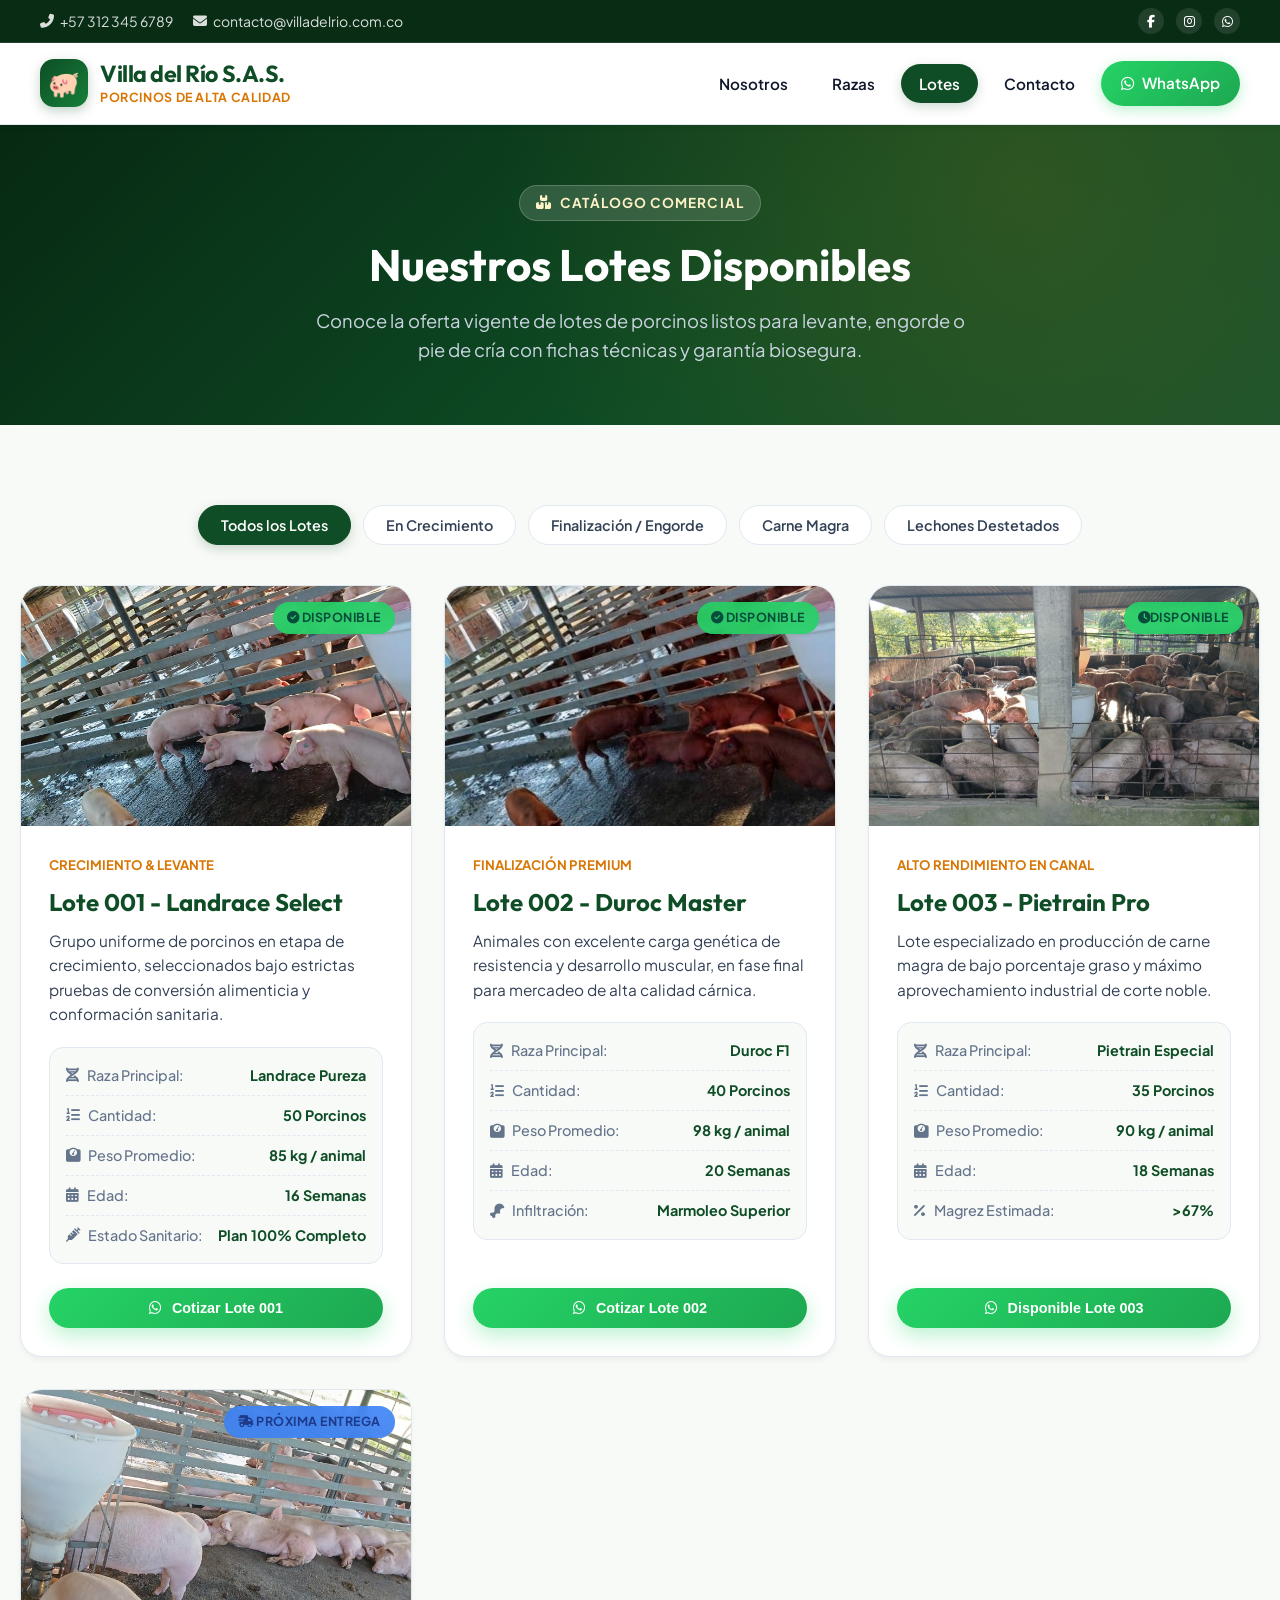
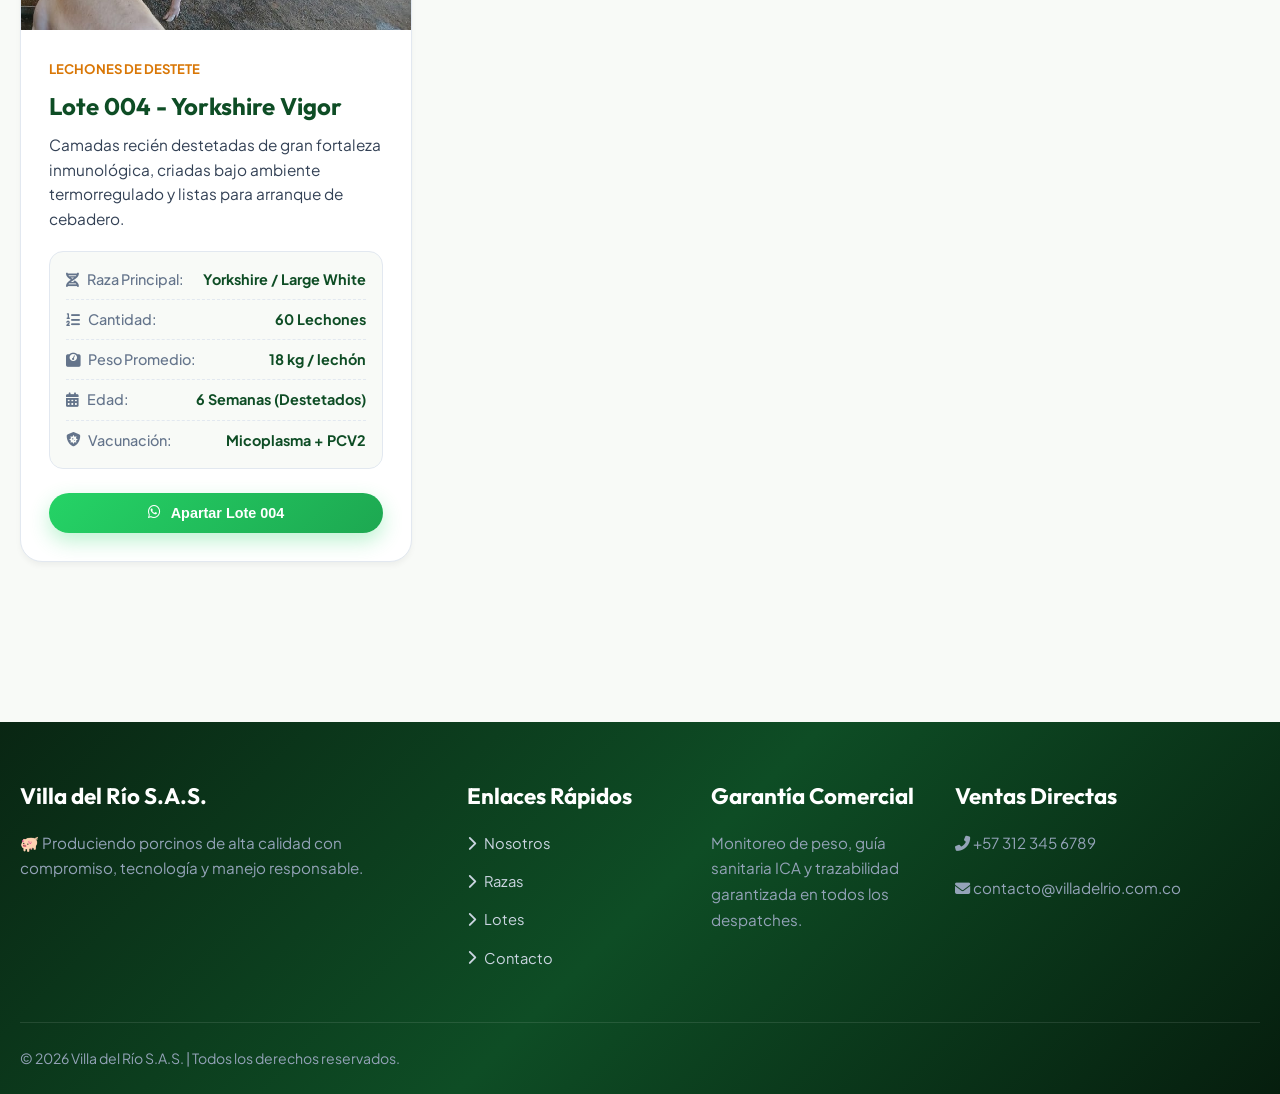
==== commit 729192da: "Actualización" ====
--- a/lotes.html
+++ b/lotes.html
@@ -87,7 +87,7 @@
                 <!-- Lote 001 -->
                 <div class="card-lote" data-category="crecimiento">
                     <div class="card-image-wrapper">
-                        <img src="img/lote1.jpg" alt="Lote 001 Landrace Crecimiento">
+                        <img src="img/lote 1.jpeg" alt="Lote 001 Landrace Crecimiento">
                         <span class="card-badge badge-available"><i class="fas fa-circle-check"></i> Disponible</span>
                     </div>
 
@@ -118,7 +118,7 @@
                 <!-- Lote 002 -->
                 <div class="card-lote" data-category="engorde">
                     <div class="card-image-wrapper">
-                        <img src="img/lote2.jpg" alt="Lote 002 Duroc Engorde">
+                        <img src="img/lote 2.jpg" alt="Lote 002 Duroc Engorde">
                         <span class="card-badge badge-available"><i class="fas fa-circle-check"></i> Disponible</span>
                     </div>
 
@@ -149,8 +149,8 @@
                 <!-- Lote 003 -->
                 <div class="card-lote" data-category="magra">
                     <div class="card-image-wrapper">
-                        <img src="img/lote3.jpg" alt="Lote 003 Pietrain Magra">
-                        <span class="card-badge badge-reserved"><i class="fas fa-clock"></i> En Reserva</span>
+                        <img src="img/lote 3.jpeg" alt="Lote 003 Pietrain Magra">
+                        <span class="card-badge badge-reserved"><i class="fas fa-clock"></i>Disponible</span>
                     </div>
 
                     <div class="contenido-card">
@@ -171,7 +171,7 @@
 
                         <div class="card-actions">
                             <button class="btn btn-whatsapp" onclick="cotizarWhatsApp('Lote 003 - Pietrain Pro', 'LOTE-003')">
-                                <i class="fab fa-whatsapp"></i> Reservar Lote 003
+                                <i class="fab fa-whatsapp"></i> Disponible Lote 003
                             </button>
                         </div>
                     </div>
@@ -180,7 +180,7 @@
                 <!-- Lote 004 -->
                 <div class="card-lote" data-category="lechones">
                     <div class="card-image-wrapper">
-                        <img src="img/lote4.jpg" alt="Lote 004 Yorkshire Lechones">
+                        <img src="img/lote 4.jpeg" alt="Lote 004 Yorkshire Lechones">
                         <span class="card-badge badge-upcoming"><i class="fas fa-truck-fast"></i> Próxima Entrega</span>
                     </div>
 
--- a/css/estilos.css
+++ b/css/estilos.css
@@ -1,6 +1,4 @@
-/* ==========================================================================
-   Villa del Río S.A.S. - Sistema de Estilos Profesionales
-   ========================================================================== */
+
 
 @import url('https://fonts.googleapis.com/css2?family=Plus+Jakarta+Sans:wght@300;400;500;600;700;800&family=Outfit:wght@400;500;600;700;800&display=swap');
 
@@ -30,7 +28,6 @@
   --transition: all 0.3s cubic-bezier(0.4, 0, 0.2, 1);
 }
 
-/* Reset & Basic Setup */
 *, *::before, *::after {
   box-sizing: border-box;
   margin: 0;
@@ -296,14 +293,26 @@
 }
 
 /* Hero Section (Index Home) */
+/* Hero Section (Index Home) */
 .hero {
-  position: relative;
-  min-height: 540px;
-  background: linear-gradient(rgba(11, 41, 21, 0.82), rgba(7, 28, 14, 0.88)), url('../img/granja.jpg') center/cover no-repeat;
-  display: flex;
-  align-items: center;
-  color: white;
-  padding: 80px 20px;
+    position: relative;
+    min-height: 600px;
+
+    background:
+        linear-gradient(
+            rgba(0, 0, 0, 0.40),
+            rgba(0, 0, 0, 0.55)
+        ),
+        url('../img/granja.jpeg');
+
+    background-size: cover;
+    background-position: center center;
+    background-repeat: no-repeat;
+
+    display: flex;
+    align-items: center;
+    color: white;
+    padding: 80px 20px;
 }
 
 .hero-container {
@@ -765,8 +774,8 @@
 }
 
 .card-badge.badge-reserved {
-  background: rgba(217, 119, 6, 0.9);
-  color: #78350f;
+  background: rgba(37, 211, 106, 0.9);
+  color: #064e3b;
 }
 
 .card-badge.badge-upcoming {
